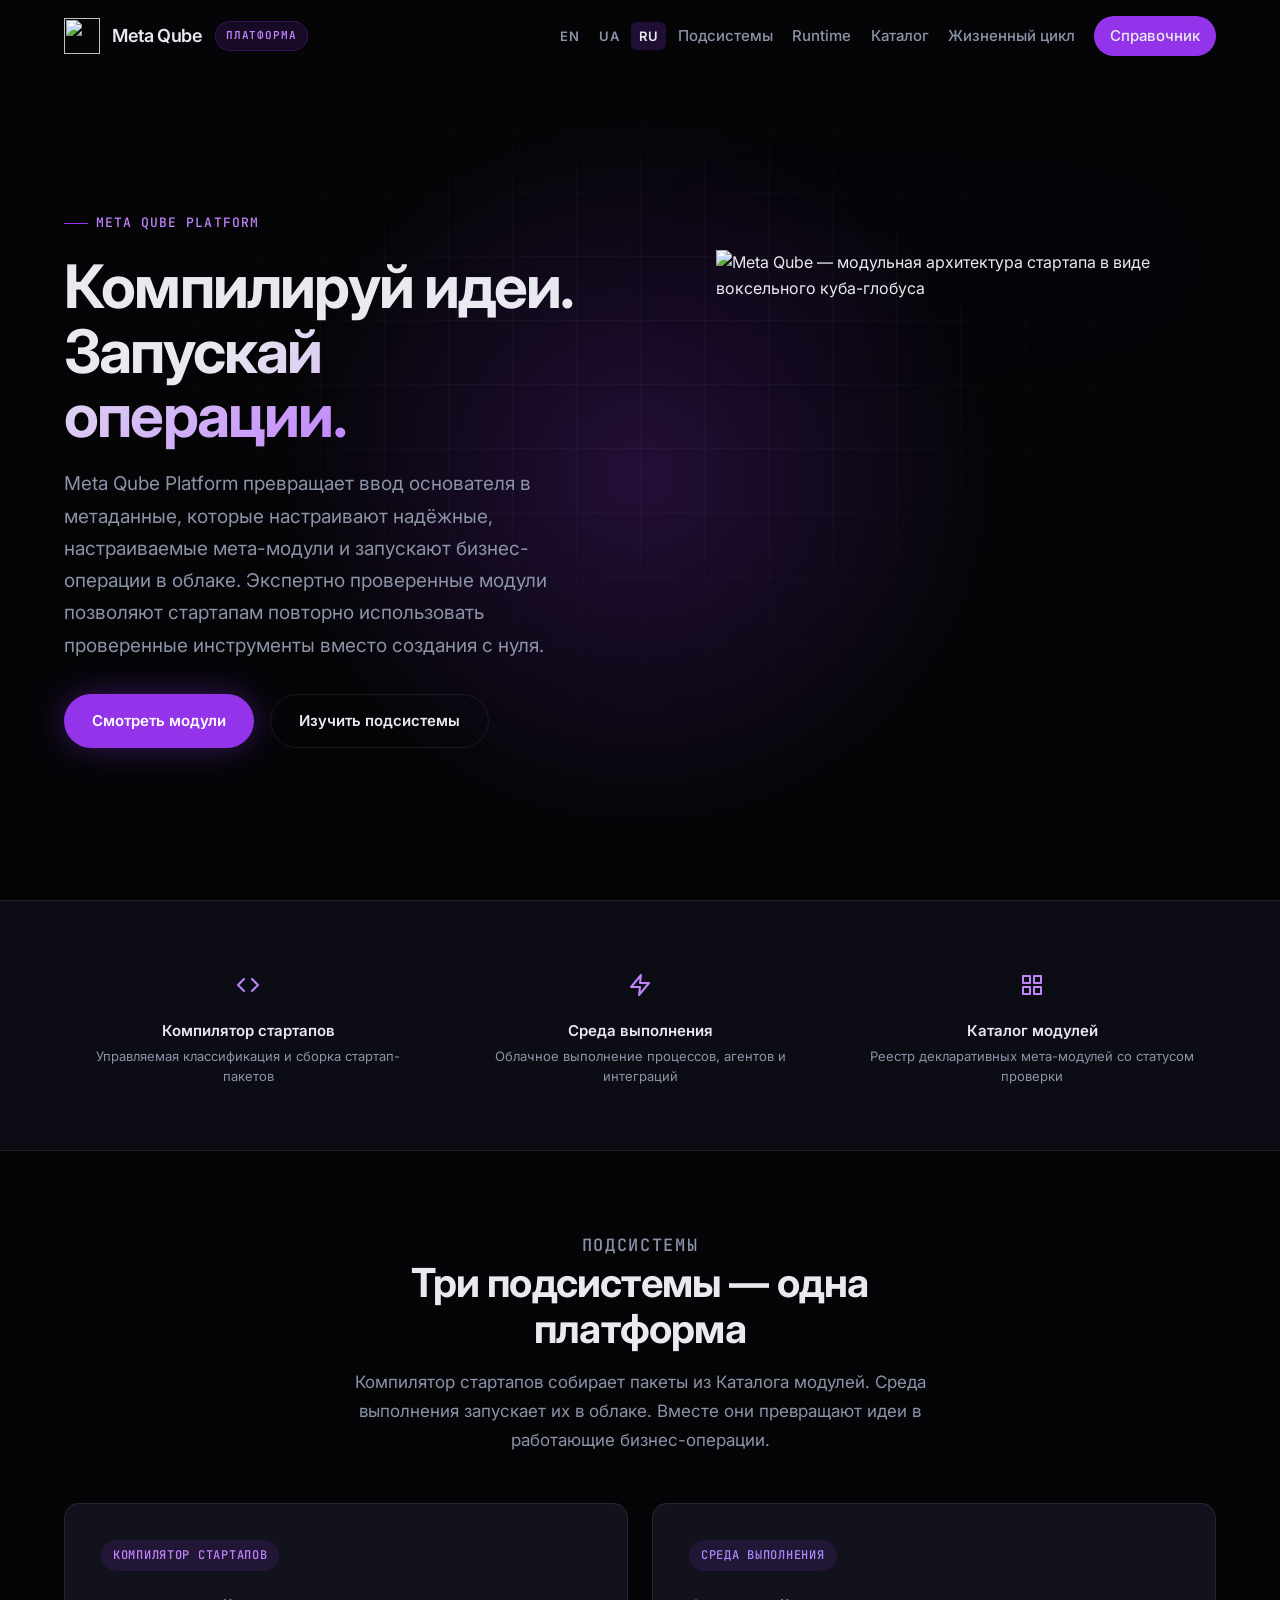
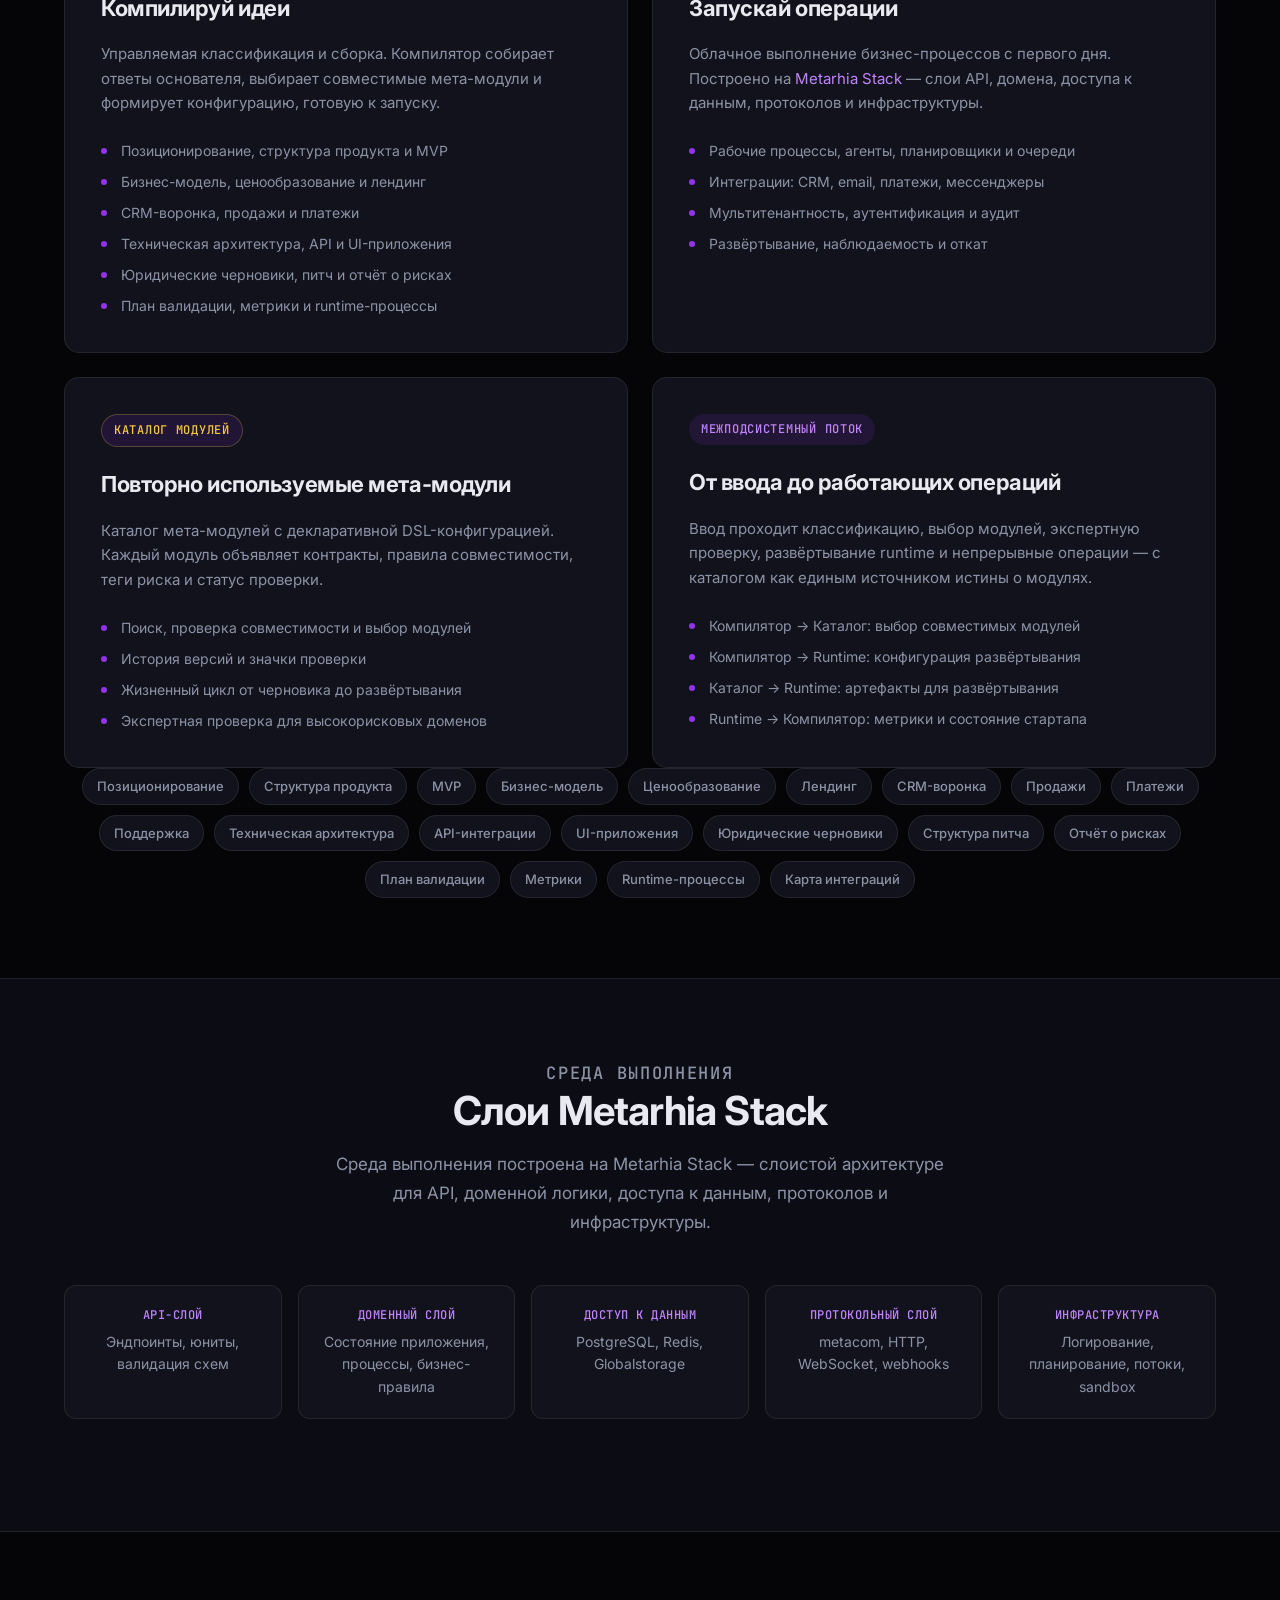
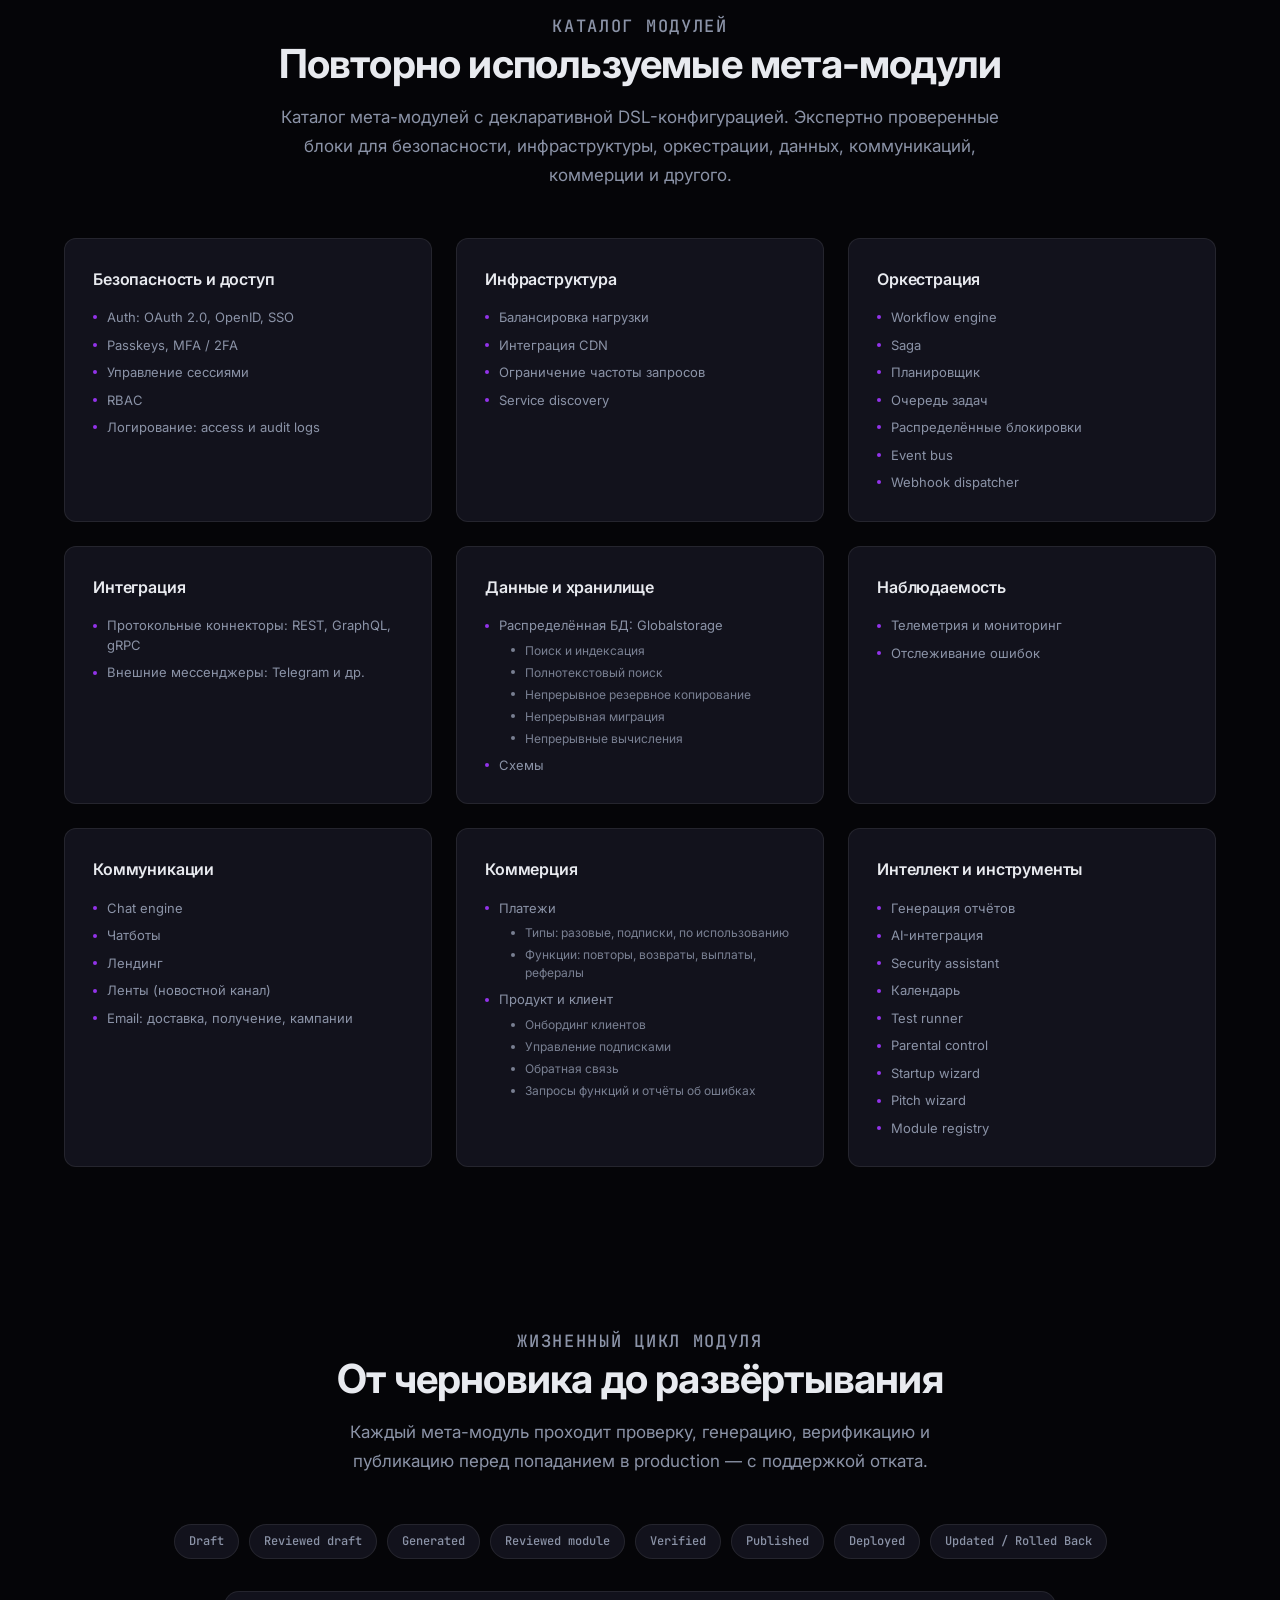
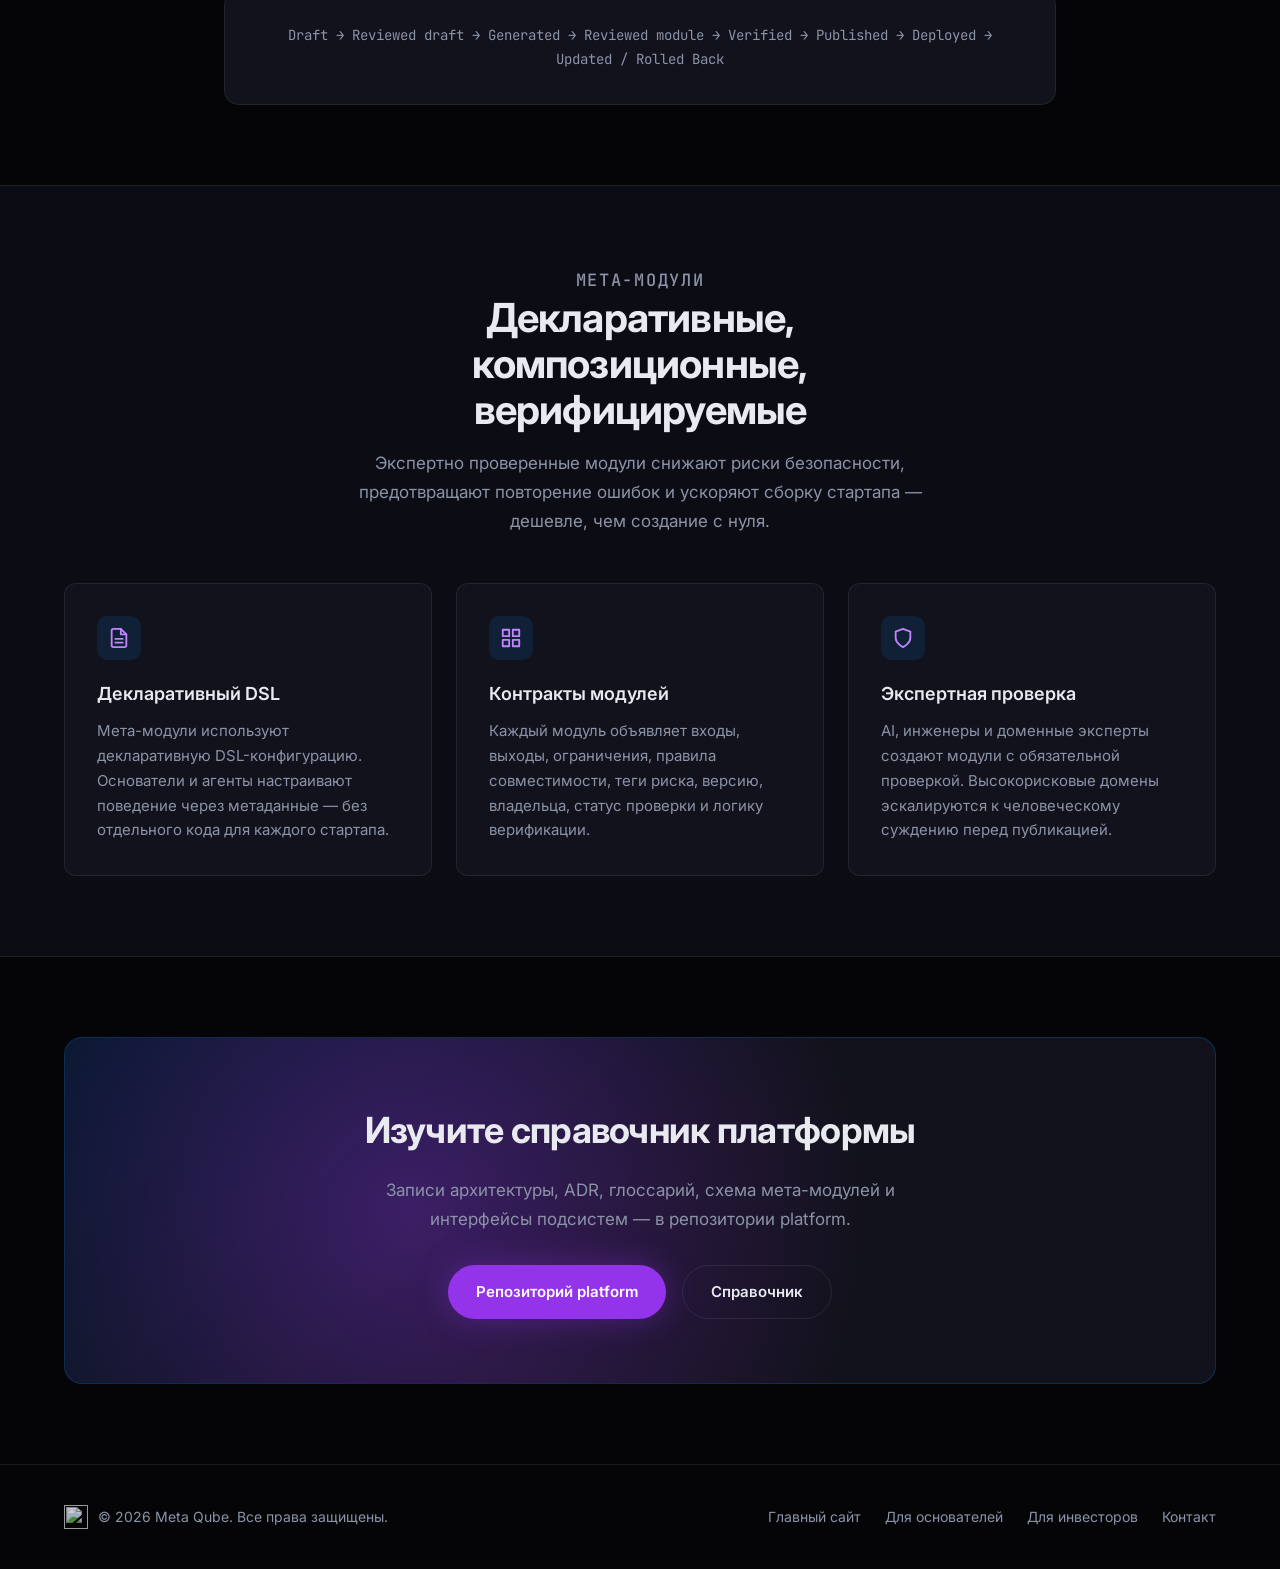
==== ru/index.html @ c9e96d3e "Initial implementation of platform landing" ====
<!DOCTYPE html>
<html lang="ru">
<head>
  <meta charset="UTF-8">
  <meta name="viewport" content="width=device-width, initial-scale=1.0">
  <meta name="description" content="Meta Qube Platform — компилятор стартапов, среда выполнения операций и каталог модулей. Проверенные мета-модули с декларативной конфигурацией.">
  <meta name="theme-color" content="#9333EA">
  <title>Meta Qube Platform — Компилируй идеи. Запускай операции.</title>

  <link rel="alternate" hreflang="en" href="https://platform.meta-qube.com/">
  <link rel="alternate" hreflang="uk" href="https://platform.meta-qube.com/ua/">
  <link rel="alternate" hreflang="ru" href="https://platform.meta-qube.com/ru/">
  <link rel="alternate" hreflang="x-default" href="https://platform.meta-qube.com/">

  <link rel="icon" href="https://meta-qube.com/favicon.ico" sizes="any">
  <link rel="icon" href="https://meta-qube.com/favicon-32x32.png" type="image/png" sizes="32x32">
  <link rel="icon" href="https://meta-qube.com/favicon-16x16.png" type="image/png" sizes="16x16">
  <link rel="apple-touch-icon" href="https://meta-qube.com/apple-touch-icon.png">
  <link rel="manifest" href="/site.webmanifest">

  <link rel="preconnect" href="https://fonts.googleapis.com">
  <link rel="preconnect" href="https://fonts.gstatic.com" crossorigin>
  <link href="https://fonts.googleapis.com/css2?family=Inter:wght@400;500;600;700&family=JetBrains+Mono:wght@500&display=swap" rel="stylesheet">
  <link rel="stylesheet" href="/styles.css">
</head>
<body class="audience-platform">
  <header class="site-header" id="header">
    <div class="container header-inner">
      <a href="/ru/" class="logo">
        <img src="https://meta-qube.com/images/metaqube.png" alt="" width="36" height="36">
        Meta Qube
      </a>
      <span class="audience-badge">Платформа</span>
      <nav class="lang-switch" aria-label="Язык">
        <a href="/" class="lang-link" hreflang="en">EN</a>
        <a href="/ua/" class="lang-link" hreflang="uk">UA</a>
        <a href="/ru/" class="lang-link active" hreflang="ru" aria-current="page">RU</a>
      </nav>
      <button class="menu-toggle" id="menu-toggle" aria-label="Открыть меню" aria-expanded="false">
        <svg width="24" height="24" viewBox="0 0 24 24" fill="none" stroke="currentColor" stroke-width="2" stroke-linecap="round">
          <line x1="4" y1="7" x2="20" y2="7"/>
          <line x1="4" y1="12" x2="20" y2="12"/>
          <line x1="4" y1="17" x2="20" y2="17"/>
        </svg>
      </button>
      <nav class="nav" id="nav">
        <a href="#subsystems">Подсистемы</a>
        <a href="#runtime">Runtime</a>
        <a href="#catalog">Каталог</a>
        <a href="#lifecycle">Жизненный цикл</a>
        <a href="#docs" class="nav-cta">Справочник</a>
      </nav>
    </div>
  </header>

  <main>
    <section class="hero">
      <div class="hero-bg" aria-hidden="true">
        <div class="hero-glow"></div>
        <div class="hero-grid"></div>
      </div>
      <div class="container hero-inner">
        <div class="hero-content">
          <p class="eyebrow">Meta Qube Platform</p>
          <h1>Компилируй идеи.<br><span>Запускай операции.</span></h1>
          <p class="hero-lead">
            Meta Qube Platform превращает ввод основателя в метаданные, которые
            настраивают надёжные, настраиваемые мета-модули и запускают бизнес-операции
            в облаке. Экспертно проверенные модули позволяют стартапам повторно
            использовать проверенные инструменты вместо создания с нуля.
          </p>
          <div class="hero-actions">
            <a href="#catalog" class="btn btn-primary">Смотреть модули</a>
            <a href="#subsystems" class="btn btn-secondary">Изучить подсистемы</a>
          </div>
        </div>
        <div class="hero-visual">
          <img
            class="hero-cube"
            src="https://meta-qube.com/images/metaqube.png"
            alt="Meta Qube — модульная архитектура стартапа в виде воксельного куба-глобуса"
            width="448"
            height="448"
          >
        </div>
      </div>
    </section>

    <section class="pillars" aria-label="Три подсистемы платформы">
      <div class="container pillars-grid pillars-grid-3">
        <div class="pillar">
          <div class="pillar-icon" aria-hidden="true">
            <svg viewBox="0 0 24 24" fill="none" stroke="currentColor" stroke-width="2" stroke-linecap="round" stroke-linejoin="round">
              <polyline points="16 18 22 12 16 6"/>
              <polyline points="8 6 2 12 8 18"/>
            </svg>
          </div>
          <div class="pillar-label">Компилятор стартапов</div>
          <div class="pillar-desc">Управляемая классификация и сборка стартап-пакетов</div>
        </div>
        <div class="pillar">
          <div class="pillar-icon" aria-hidden="true">
            <svg viewBox="0 0 24 24" fill="none" stroke="currentColor" stroke-width="2" stroke-linecap="round" stroke-linejoin="round">
              <polygon points="13 2 3 14 12 14 11 22 21 10 12 10 13 2"/>
            </svg>
          </div>
          <div class="pillar-label">Среда выполнения</div>
          <div class="pillar-desc">Облачное выполнение процессов, агентов и интеграций</div>
        </div>
        <div class="pillar">
          <div class="pillar-icon" aria-hidden="true">
            <svg viewBox="0 0 24 24" fill="none" stroke="currentColor" stroke-width="2" stroke-linecap="round" stroke-linejoin="round">
              <rect x="3" y="3" width="7" height="7"/>
              <rect x="14" y="3" width="7" height="7"/>
              <rect x="14" y="14" width="7" height="7"/>
              <rect x="3" y="14" width="7" height="7"/>
            </svg>
          </div>
          <div class="pillar-label">Каталог модулей</div>
          <div class="pillar-desc">Реестр декларативных мета-модулей со статусом проверки</div>
        </div>
      </div>
    </section>

    <section id="subsystems">
      <div class="container">
        <header class="section-header centered">
          <p class="section-tag">Подсистемы</p>
          <h2>Три подсистемы — одна платформа</h2>
          <p>
            Компилятор стартапов собирает пакеты из Каталога модулей. Среда
            выполнения запускает их в облаке. Вместе они превращают идеи в
            работающие бизнес-операции.
          </p>
        </header>
        <div class="platform-grid">
          <article class="platform-card">
            <div class="platform-badge">Компилятор стартапов</div>
            <h3>Компилируй идеи</h3>
            <p>
              Управляемая классификация и сборка. Компилятор собирает ответы основателя,
              выбирает совместимые мета-модули и формирует конфигурацию, готовую к запуску.
            </p>
            <ul class="feature-list">
              <li>Позиционирование, структура продукта и MVP</li>
              <li>Бизнес-модель, ценообразование и лендинг</li>
              <li>CRM-воронка, продажи и платежи</li>
              <li>Техническая архитектура, API и UI-приложения</li>
              <li>Юридические черновики, питч и отчёт о рисках</li>
              <li>План валидации, метрики и runtime-процессы</li>
            </ul>
          </article>
          <article class="platform-card">
            <div class="platform-badge accent-green">Среда выполнения</div>
            <h3>Запускай операции</h3>
            <p>
              Облачное выполнение бизнес-процессов с первого дня. Построено на
              <a href="https://github.com/metarhia/Docs">Metarhia Stack</a> —
              слои API, домена, доступа к данным, протоколов и инфраструктуры.
            </p>
            <ul class="feature-list">
              <li>Рабочие процессы, агенты, планировщики и очереди</li>
              <li>Интеграции: CRM, email, платежи, мессенджеры</li>
              <li>Мультитенантность, аутентификация и аудит</li>
              <li>Развёртывание, наблюдаемость и откат</li>
            </ul>
          </article>
          <article class="platform-card">
            <div class="platform-badge accent-amber">Каталог модулей</div>
            <h3>Повторно используемые мета-модули</h3>
            <p>
              Каталог мета-модулей с декларативной DSL-конфигурацией. Каждый модуль
              объявляет контракты, правила совместимости, теги риска и статус проверки.
            </p>
            <ul class="feature-list">
              <li>Поиск, проверка совместимости и выбор модулей</li>
              <li>История версий и значки проверки</li>
              <li>Жизненный цикл от черновика до развёртывания</li>
              <li>Экспертная проверка для высокорисковых доменов</li>
            </ul>
          </article>
          <article class="platform-card">
            <div class="platform-badge">Межподсистемный поток</div>
            <h3>От ввода до работающих операций</h3>
            <p>
              Ввод проходит классификацию, выбор модулей, экспертную проверку,
              развёртывание runtime и непрерывные операции — с каталогом как
              единым источником истины о модулях.
            </p>
            <ul class="feature-list">
              <li>Компилятор → Каталог: выбор совместимых модулей</li>
              <li>Компилятор → Runtime: конфигурация развёртывания</li>
              <li>Каталог → Runtime: артефакты для развёртывания</li>
              <li>Runtime → Компилятор: метрики и состояние стартапа</li>
            </ul>
          </article>
        </div>
        <div class="tag-cloud" aria-label="Выходы компилятора">
          <span class="tag">Позиционирование</span>
          <span class="tag">Структура продукта</span>
          <span class="tag">MVP</span>
          <span class="tag">Бизнес-модель</span>
          <span class="tag">Ценообразование</span>
          <span class="tag">Лендинг</span>
          <span class="tag">CRM-воронка</span>
          <span class="tag">Продажи</span>
          <span class="tag">Платежи</span>
          <span class="tag">Поддержка</span>
          <span class="tag">Техническая архитектура</span>
          <span class="tag">API-интеграции</span>
          <span class="tag">UI-приложения</span>
          <span class="tag">Юридические черновики</span>
          <span class="tag">Структура питча</span>
          <span class="tag">Отчёт о рисках</span>
          <span class="tag">План валидации</span>
          <span class="tag">Метрики</span>
          <span class="tag">Runtime-процессы</span>
          <span class="tag">Карта интеграций</span>
        </div>
      </div>
    </section>

    <section class="process" id="runtime">
      <div class="container">
        <header class="section-header centered">
          <p class="section-tag">Среда выполнения</p>
          <h2>Слои Metarhia Stack</h2>
          <p>
            Среда выполнения построена на Metarhia Stack — слоистой архитектуре
            для API, доменной логики, доступа к данным, протоколов и инфраструктуры.
          </p>
        </header>
        <div class="module-contract contract-5">
          <div class="contract-item">
            <span class="contract-key">API-слой</span>
            <span class="contract-val">Эндпоинты, юниты, валидация схем</span>
          </div>
          <div class="contract-item">
            <span class="contract-key">Доменный слой</span>
            <span class="contract-val">Состояние приложения, процессы, бизнес-правила</span>
          </div>
          <div class="contract-item">
            <span class="contract-key">Доступ к данным</span>
            <span class="contract-val">PostgreSQL, Redis, Globalstorage</span>
          </div>
          <div class="contract-item">
            <span class="contract-key">Протокольный слой</span>
            <span class="contract-val">metacom, HTTP, WebSocket, webhooks</span>
          </div>
          <div class="contract-item">
            <span class="contract-key">Инфраструктура</span>
            <span class="contract-val">Логирование, планирование, потоки, sandbox</span>
          </div>
        </div>
      </div>
    </section>

    <section id="catalog">
      <div class="container">
        <header class="section-header centered wide">
          <p class="section-tag">Каталог модулей</p>
          <h2>Повторно используемые мета-модули</h2>
          <p>
            Каталог мета-модулей с декларативной DSL-конфигурацией. Экспертно
            проверенные блоки для безопасности, инфраструктуры, оркестрации, данных,
            коммуникаций, коммерции и другого.
          </p>
        </header>
        <div class="catalog-grid">
          <article class="catalog-card">
            <h3>Безопасность и доступ</h3>
            <ul class="catalog-list">
              <li>Auth: OAuth 2.0, OpenID, SSO</li>
              <li>Passkeys, MFA / 2FA</li>
              <li>Управление сессиями</li>
              <li>RBAC</li>
              <li>Логирование: access и audit logs</li>
            </ul>
          </article>
          <article class="catalog-card">
            <h3>Инфраструктура</h3>
            <ul class="catalog-list">
              <li>Балансировка нагрузки</li>
              <li>Интеграция CDN</li>
              <li>Ограничение частоты запросов</li>
              <li>Service discovery</li>
            </ul>
          </article>
          <article class="catalog-card">
            <h3>Оркестрация</h3>
            <ul class="catalog-list">
              <li>Workflow engine</li>
              <li>Saga</li>
              <li>Планировщик</li>
              <li>Очередь задач</li>
              <li>Распределённые блокировки</li>
              <li>Event bus</li>
              <li>Webhook dispatcher</li>
            </ul>
          </article>
          <article class="catalog-card">
            <h3>Интеграция</h3>
            <ul class="catalog-list">
              <li>Протокольные коннекторы: REST, GraphQL, gRPC</li>
              <li>Внешние мессенджеры: Telegram и др.</li>
            </ul>
          </article>
          <article class="catalog-card">
            <h3>Данные и хранилище</h3>
            <ul class="catalog-list">
              <li>Распределённая БД: Globalstorage
                <ul>
                  <li>Поиск и индексация</li>
                  <li>Полнотекстовый поиск</li>
                  <li>Непрерывное резервное копирование</li>
                  <li>Непрерывная миграция</li>
                  <li>Непрерывные вычисления</li>
                </ul>
              </li>
              <li>Схемы</li>
            </ul>
          </article>
          <article class="catalog-card">
            <h3>Наблюдаемость</h3>
            <ul class="catalog-list">
              <li>Телеметрия и мониторинг</li>
              <li>Отслеживание ошибок</li>
            </ul>
          </article>
          <article class="catalog-card">
            <h3>Коммуникации</h3>
            <ul class="catalog-list">
              <li>Chat engine</li>
              <li>Чатботы</li>
              <li>Лендинг</li>
              <li>Ленты (новостной канал)</li>
              <li>Email: доставка, получение, кампании</li>
            </ul>
          </article>
          <article class="catalog-card">
            <h3>Коммерция</h3>
            <ul class="catalog-list">
              <li>Платежи
                <ul>
                  <li>Типы: разовые, подписки, по использованию</li>
                  <li>Функции: повторы, возвраты, выплаты, рефералы</li>
                </ul>
              </li>
              <li>Продукт и клиент
                <ul>
                  <li>Онбординг клиентов</li>
                  <li>Управление подписками</li>
                  <li>Обратная связь</li>
                  <li>Запросы функций и отчёты об ошибках</li>
                </ul>
              </li>
            </ul>
          </article>
          <article class="catalog-card">
            <h3>Интеллект и инструменты</h3>
            <ul class="catalog-list">
              <li>Генерация отчётов</li>
              <li>AI-интеграция</li>
              <li>Security assistant</li>
              <li>Календарь</li>
              <li>Test runner</li>
              <li>Parental control</li>
              <li>Startup wizard</li>
              <li>Pitch wizard</li>
              <li>Module registry</li>
            </ul>
          </article>
        </div>
      </div>
    </section>

    <section class="formula" id="lifecycle">
      <div class="container">
        <header class="section-header centered">
          <p class="section-tag">Жизненный цикл модуля</p>
          <h2>От черновика до развёртывания</h2>
          <p>
            Каждый мета-модуль проходит проверку, генерацию, верификацию и
            публикацию перед попаданием в production — с поддержкой отката.
          </p>
        </header>
        <div class="tag-cloud" aria-label="Этапы жизненного цикла модуля">
          <span class="tag tag-lifecycle">Draft</span>
          <span class="tag tag-lifecycle">Reviewed draft</span>
          <span class="tag tag-lifecycle">Generated</span>
          <span class="tag tag-lifecycle">Reviewed module</span>
          <span class="tag tag-lifecycle">Verified</span>
          <span class="tag tag-lifecycle">Published</span>
          <span class="tag tag-lifecycle">Deployed</span>
          <span class="tag tag-lifecycle">Updated / Rolled Back</span>
        </div>
        <div class="formula-box" style="margin-top: 2rem;">
          <code class="formula-code">Draft → Reviewed draft → Generated → Reviewed module → Verified → Published → Deployed → Updated / Rolled Back</code>
        </div>
      </div>
    </section>

    <section class="capabilities">
      <div class="container">
        <header class="section-header centered">
          <p class="section-tag">Мета-модули</p>
          <h2>Декларативные, композиционные, верифицируемые</h2>
          <p>
            Экспертно проверенные модули снижают риски безопасности, предотвращают
            повторение ошибок и ускоряют сборку стартапа — дешевле, чем создание
            с нуля.
          </p>
        </header>
        <div class="card-grid">
          <article class="card">
            <div class="card-icon" aria-hidden="true">
              <svg viewBox="0 0 24 24" fill="none" stroke="currentColor" stroke-width="2" stroke-linecap="round" stroke-linejoin="round">
                <path d="M14 2H6a2 2 0 0 0-2 2v16a2 2 0 0 0 2 2h12a2 2 0 0 0 2-2V8z"/>
                <polyline points="14 2 14 8 20 8"/>
                <line x1="16" y1="13" x2="8" y2="13"/>
                <line x1="16" y1="17" x2="8" y2="17"/>
              </svg>
            </div>
            <h3>Декларативный DSL</h3>
            <p>
              Мета-модули используют декларативную DSL-конфигурацию. Основатели
              и агенты настраивают поведение через метаданные — без отдельного кода
              для каждого стартапа.
            </p>
          </article>
          <article class="card">
            <div class="card-icon" aria-hidden="true">
              <svg viewBox="0 0 24 24" fill="none" stroke="currentColor" stroke-width="2" stroke-linecap="round" stroke-linejoin="round">
                <rect x="3" y="3" width="7" height="7"/>
                <rect x="14" y="3" width="7" height="7"/>
                <rect x="14" y="14" width="7" height="7"/>
                <rect x="3" y="14" width="7" height="7"/>
              </svg>
            </div>
            <h3>Контракты модулей</h3>
            <p>
              Каждый модуль объявляет входы, выходы, ограничения, правила совместимости,
              теги риска, версию, владельца, статус проверки и логику верификации.
            </p>
          </article>
          <article class="card">
            <div class="card-icon" aria-hidden="true">
              <svg viewBox="0 0 24 24" fill="none" stroke="currentColor" stroke-width="2" stroke-linecap="round" stroke-linejoin="round">
                <path d="M12 22s8-4 8-10V5l-8-3-8 3v7c0 6 8 10 8 10z"/>
              </svg>
            </div>
            <h3>Экспертная проверка</h3>
            <p>
              AI, инженеры и доменные эксперты создают модули с обязательной
              проверкой. Высокорисковые домены эскалируются к человеческому
              суждению перед публикацией.
            </p>
          </article>
        </div>
      </div>
    </section>

    <section class="cta" id="docs">
      <div class="container">
        <div class="cta-box">
          <h2>Изучите справочник платформы</h2>
          <p>
            Записи архитектуры, ADR, глоссарий, схема мета-модулей и интерфейсы
            подсистем — в репозитории platform.
          </p>
          <div class="cta-actions">
            <a href="https://github.com/meta-qube/platform" class="btn btn-primary">Репозиторий platform</a>
            <a href="https://github.com/meta-qube/platform/tree/main/handbook" class="btn btn-secondary">Справочник</a>
          </div>
        </div>
      </div>
    </section>
  </main>

  <footer class="site-footer">
    <div class="container footer-inner">
      <div class="footer-brand">
        <img src="https://meta-qube.com/images/metaqube.png" alt="" width="24" height="24">
        <span>&copy; 2026 Meta Qube. Все права защищены.</span>
      </div>
      <div class="footer-links">
        <a href="https://meta-qube.com/ru/">Главный сайт</a>
        <a href="https://founders.meta-qube.com/ru/">Для основателей</a>
        <a href="https://capital.meta-qube.com/ru/">Для инвесторов</a>
        <a href="mailto:timur@metarhia.com">Контакт</a>
      </div>
    </div>
  </footer>

  <script>
    const header = document.getElementById('header');
    const menuToggle = document.getElementById('menu-toggle');
    const nav = document.getElementById('nav');

    window.addEventListener('scroll', () => {
      header.classList.toggle('scrolled', window.scrollY > 20);
    }, { passive: true });

    menuToggle.addEventListener('click', () => {
      const open = nav.classList.toggle('open');
      menuToggle.setAttribute('aria-expanded', open);
    });

    nav.querySelectorAll('a').forEach(link => {
      link.addEventListener('click', () => {
        nav.classList.remove('open');
        menuToggle.setAttribute('aria-expanded', 'false');
      });
    });
  </script>
</body>
</html>
---- styles.css ----
:root {
  --bg: #050508;
  --bg-elevated: #0c0c14;
  --surface: #12121c;
  --border: rgba(255, 255, 255, 0.08);
  --text: #e8eaef;
  --text-muted: #8b93a7;
  --accent: #0080e8;
  --accent-bright: #33a0ff;
  --accent-glow: rgba(0, 128, 232, 0.35);
  --green: #3ecf8e;
  --font-sans: "Inter", system-ui, -apple-system, sans-serif;
  --font-mono: "JetBrains Mono", ui-monospace, monospace;
  --max-width: 72rem;
  --radius: 0.75rem;
}

*,
*::before,
*::after {
  box-sizing: border-box;
}

html {
  scroll-behavior: smooth;
}

body {
  margin: 0;
  font-family: var(--font-sans);
  font-size: 1rem;
  line-height: 1.6;
  color: var(--text);
  background: var(--bg);
  -webkit-font-smoothing: antialiased;
}

img {
  max-width: 100%;
  height: auto;
  display: block;
}

a {
  color: var(--accent-bright);
  text-decoration: none;
  transition: color 0.2s;
}

a:hover {
  color: #6bc4ff;
}

.container {
  width: min(100% - 2rem, var(--max-width));
  margin-inline: auto;
}

/* Header */

.site-header {
  position: fixed;
  inset: 0 0 auto;
  z-index: 100;
  border-bottom: 1px solid transparent;
  transition: background 0.3s, border-color 0.3s, backdrop-filter 0.3s;
  overflow-x: clip;
}

.site-header.scrolled {
  background: rgba(5, 5, 8, 0.85);
  backdrop-filter: blur(12px);
  border-bottom-color: var(--border);
}

.header-inner {
  container-type: inline-size;
  container-name: site-header;
  position: relative;
  display: flex;
  align-items: center;
  gap: 0.75rem;
  padding-block: 1rem;
  min-width: 0;
}

.logo {
  display: flex;
  align-items: center;
  gap: 0.75rem;
  color: var(--text);
  font-weight: 600;
  font-size: 1.125rem;
  letter-spacing: -0.02em;
  flex-shrink: 0;
}

.logo img {
  width: 2.25rem;
  height: 2.25rem;
}

.nav {
  display: flex;
  align-items: center;
  gap: clamp(0.625rem, 1.5vw, 1.5rem);
  flex-shrink: 1;
  min-width: 0;
}

@container site-header (min-width: 62rem) {
  .nav {
    flex-wrap: wrap;
    justify-content: flex-end;
    row-gap: 0.35rem;
  }
}

.nav a {
  color: var(--text-muted);
  font-size: clamp(0.8125rem, 0.78rem + 0.2vw, 0.9375rem);
  font-weight: 500;
  white-space: nowrap;
}

.nav a:hover {
  color: var(--text);
}

.nav-cta {
  color: var(--text) !important;
  background: var(--accent);
  padding: 0.5rem 1rem;
  border-radius: 999px;
  font-weight: 600;
  flex-shrink: 0;
}

.nav-cta:hover {
  background: var(--accent-bright);
  color: var(--text) !important;
}

.lang-switch {
  display: flex;
  align-items: center;
  gap: 0.25rem;
  margin-left: auto;
  flex-shrink: 0;
}

.lang-link {
  color: var(--text-muted);
  font-size: 0.8125rem;
  font-weight: 600;
  letter-spacing: 0.04em;
  padding: 0.25rem 0.5rem;
  border-radius: 0.375rem;
  transition: color 0.2s, background 0.2s;
}

.lang-link:hover {
  color: var(--text);
  background: rgba(255, 255, 255, 0.06);
}

.lang-link.active {
  color: var(--text);
  background: rgba(0, 128, 232, 0.2);
}

.menu-toggle {
  display: none;
  flex-shrink: 0;
  background: none;
  border: none;
  color: var(--text);
  cursor: pointer;
  padding: 0.25rem;
  margin-left: 0.25rem;
}

@container site-header (max-width: 62rem) {
  .menu-toggle {
    display: block;
  }

  .nav {
    display: none;
    position: absolute;
    top: 100%;
    left: 0;
    right: 0;
    flex-direction: column;
    align-items: stretch;
    gap: 0;
    flex-shrink: 0;
    background: rgba(5, 5, 8, 0.95);
    backdrop-filter: blur(12px);
    border-bottom: 1px solid var(--border);
    padding: 1rem;
    z-index: 10;
  }

  .nav.open {
    display: flex;
  }

  .nav a {
    padding: 0.75rem 1rem;
    width: 100%;
    font-size: 0.9375rem;
    white-space: normal;
  }

  .nav-cta {
    text-align: center;
    margin-top: 0.5rem;
  }
}

/* Hero */

.hero {
  position: relative;
  min-height: 100vh;
  display: flex;
  align-items: center;
  padding-block: 7rem 4rem;
  overflow: hidden;
}

.hero-bg {
  position: absolute;
  inset: 0;
  pointer-events: none;
}

.hero-glow {
  position: absolute;
  top: 10%;
  left: 50%;
  translate: -50% 0;
  width: min(90vw, 48rem);
  height: min(90vw, 48rem);
  background: radial-gradient(circle, var(--accent-glow) 0%, transparent 65%);
  opacity: 0.6;
}

.hero-grid {
  position: absolute;
  inset: 0;
  background-image:
    linear-gradient(rgba(255, 255, 255, 0.03) 1px, transparent 1px),
    linear-gradient(90deg, rgba(255, 255, 255, 0.03) 1px, transparent 1px);
  background-size: 4rem 4rem;
  mask-image: radial-gradient(ellipse 70% 60% at 50% 40%, black 20%, transparent 75%);
}

.hero-inner {
  position: relative;
  display: grid;
  grid-template-columns: 1fr 1fr;
  gap: 3rem;
  align-items: center;
}

.hero-content {
  max-width: 34rem;
}

.eyebrow {
  display: inline-flex;
  align-items: center;
  gap: 0.5rem;
  font-family: var(--font-mono);
  font-size: 0.8125rem;
  font-weight: 500;
  letter-spacing: 0.08em;
  text-transform: uppercase;
  color: var(--accent-bright);
  margin-bottom: 1.25rem;
}

.eyebrow::before {
  content: "";
  width: 1.5rem;
  height: 1px;
  background: var(--accent);
}

.hero h1 {
  font-size: clamp(2.5rem, 5vw, 3.75rem);
  font-weight: 700;
  line-height: 1.08;
  letter-spacing: -0.03em;
  margin: 0 0 1.25rem;
}

.hero h1 span {
  background: linear-gradient(135deg, var(--text) 30%, var(--accent-bright));
  -webkit-background-clip: text;
  background-clip: text;
  -webkit-text-fill-color: transparent;
}

.hero-lead {
  font-size: 1.1875rem;
  color: var(--text-muted);
  margin: 0 0 2rem;
  line-height: 1.7;
}

.hero-actions {
  display: flex;
  flex-wrap: wrap;
  gap: 1rem;
}

.btn {
  display: inline-flex;
  align-items: center;
  justify-content: center;
  gap: 0.5rem;
  padding: 0.875rem 1.75rem;
  border-radius: 999px;
  font-weight: 600;
  font-size: 0.9375rem;
  border: none;
  cursor: pointer;
  transition: transform 0.2s, box-shadow 0.2s, background 0.2s;
}

.btn:hover {
  transform: translateY(-1px);
}

.btn-primary {
  background: var(--accent);
  color: #fff;
  box-shadow: 0 0 2rem var(--accent-glow);
}

.btn-primary:hover {
  background: var(--accent-bright);
  color: #fff;
  box-shadow: 0 0 2.5rem var(--accent-glow);
}

.btn-secondary {
  background: transparent;
  color: var(--text);
  border: 1px solid var(--border);
}

.btn-secondary:hover {
  border-color: rgba(255, 255, 255, 0.2);
  background: rgba(255, 255, 255, 0.04);
  color: var(--text);
}

.hero-visual {
  display: flex;
  justify-content: center;
  align-items: center;
}

.hero-cube {
  width: min(100%, 28rem);
  filter: drop-shadow(0 0 4rem var(--accent-glow));
  animation: float 6s ease-in-out infinite;
}

@keyframes float {
  0%, 100% { transform: translateY(0); }
  50% { transform: translateY(-12px); }
}

/* Pillars */

.pillars {
  padding-block: 3rem;
  border-block: 1px solid var(--border);
  background: var(--bg-elevated);
}

.pillars-grid {
  display: grid;
  grid-template-columns: repeat(4, 1fr);
  gap: 1.5rem;
}

.pillars-grid.pillars-grid-3 {
  grid-template-columns: repeat(3, 1fr);
}

.pillar {
  text-align: center;
  padding: 1rem;
}

.pillar-icon {
  width: 2.5rem;
  height: 2.5rem;
  display: flex;
  align-items: center;
  justify-content: center;
  margin: 0 auto 0.875rem;
  color: var(--accent-bright);
}

.pillar-icon svg {
  width: 1.5rem;
  height: 1.5rem;
}

.pillar-label {
  font-weight: 600;
  font-size: 0.9375rem;
  margin-bottom: 0.25rem;
}

.pillar-desc {
  font-size: 0.8125rem;
  color: var(--text-muted);
  line-height: 1.5;
}

/* Platform */

.platform-grid {
  display: grid;
  grid-template-columns: repeat(2, 1fr);
  gap: 1.5rem;
}

.platform-card {
  background: var(--surface);
  border: 1px solid var(--border);
  border-radius: calc(var(--radius) * 1.25);
  padding: 2.25rem;
}

.platform-card h3 {
  font-size: 1.375rem;
  font-weight: 700;
  letter-spacing: -0.02em;
  margin: 0 0 1rem;
}

.platform-card > p {
  color: var(--text-muted);
  font-size: 0.9375rem;
  line-height: 1.65;
  margin: 0 0 1.5rem;
}

.platform-badge {
  display: inline-block;
  font-family: var(--font-mono);
  font-size: 0.75rem;
  font-weight: 500;
  letter-spacing: 0.06em;
  text-transform: uppercase;
  color: var(--accent-bright);
  background: rgba(0, 128, 232, 0.12);
  padding: 0.375rem 0.75rem;
  border-radius: 999px;
  margin-bottom: 1.25rem;
}

.platform-badge.accent-green {
  color: var(--green);
  background: rgba(62, 207, 142, 0.12);
}

.feature-list {
  list-style: none;
  margin: 0;
  padding: 0;
  display: grid;
  gap: 0.625rem;
}

.feature-list li {
  position: relative;
  padding-left: 1.25rem;
  font-size: 0.875rem;
  color: var(--text-muted);
  line-height: 1.5;
}

.feature-list li::before {
  content: "";
  position: absolute;
  left: 0;
  top: 0.55em;
  width: 0.375rem;
  height: 0.375rem;
  border-radius: 50%;
  background: var(--accent);
}

/* Catalog */

.catalog-grid {
  display: grid;
  grid-template-columns: repeat(3, 1fr);
  gap: 1.5rem;
}

.catalog-card {
  background: var(--surface);
  border: 1px solid var(--border);
  border-radius: var(--radius);
  padding: 1.75rem;
  transition: border-color 0.25s;
}

.catalog-card:hover {
  border-color: rgba(147, 51, 234, 0.35);
}

.catalog-card h3 {
  font-size: 1rem;
  font-weight: 600;
  margin: 0 0 1rem;
  letter-spacing: -0.01em;
}

.catalog-list {
  list-style: none;
  margin: 0;
  padding: 0;
  display: grid;
  gap: 0.5rem;
}

.catalog-list li {
  font-size: 0.8125rem;
  color: var(--text-muted);
  line-height: 1.5;
  padding-left: 0.875rem;
  position: relative;
}

.catalog-list li::before {
  content: "";
  position: absolute;
  left: 0;
  top: 0.55em;
  width: 0.25rem;
  height: 0.25rem;
  border-radius: 50%;
  background: var(--accent);
}

.catalog-list li ul {
  list-style: none;
  margin: 0.375rem 0 0;
  padding: 0 0 0 0.75rem;
  display: grid;
  gap: 0.25rem;
}

.catalog-list li ul li {
  font-size: 0.75rem;
  opacity: 0.85;
}

.catalog-list li ul li::before {
  background: var(--text-muted);
}

/* Modules */

.module-contract {
  display: grid;
  grid-template-columns: repeat(4, 1fr);
  gap: 1rem;
  margin-bottom: 2rem;
}

.module-contract.contract-5 {
  grid-template-columns: repeat(5, 1fr);
}

.contract-item {
  background: var(--surface);
  border: 1px solid var(--border);
  border-radius: var(--radius);
  padding: 1.25rem;
  text-align: center;
}

.contract-key {
  display: block;
  font-family: var(--font-mono);
  font-size: 0.75rem;
  font-weight: 500;
  letter-spacing: 0.04em;
  text-transform: uppercase;
  color: var(--accent-bright);
  margin-bottom: 0.375rem;
}

.contract-val {
  display: block;
  font-size: 0.875rem;
  color: var(--text-muted);
}

.tag-cloud {
  display: flex;
  flex-wrap: wrap;
  gap: 0.625rem;
  justify-content: center;
}

.tag {
  font-size: 0.8125rem;
  font-weight: 500;
  color: var(--text-muted);
  background: var(--surface);
  border: 1px solid var(--border);
  padding: 0.4375rem 0.875rem;
  border-radius: 999px;
  transition: border-color 0.2s, color 0.2s;
}

.tag:hover {
  border-color: rgba(0, 128, 232, 0.35);
  color: var(--text);
}

.tag-lifecycle {
  font-family: var(--font-mono);
  font-size: 0.75rem;
}

/* Capabilities */

.capabilities {
  background: var(--bg-elevated);
  border-block: 1px solid var(--border);
}

/* Formula */

.formula {
  padding-block: 5rem;
}

.formula-box {
  max-width: 52rem;
  margin-inline: auto;
  background: var(--surface);
  border: 1px solid var(--border);
  border-radius: calc(var(--radius) * 1.25);
  padding: 2rem;
  text-align: center;
}

.formula-code {
  display: block;
  font-family: var(--font-mono);
  font-size: clamp(0.75rem, 2vw, 0.875rem);
  line-height: 1.7;
  color: var(--text-muted);
  word-break: break-word;
}

.formula-tagline {
  margin: 1.5rem 0 0;
  font-size: 1.0625rem;
  font-weight: 600;
  color: var(--text);
}

.principle-list {
  list-style: none;
  padding: 0;
  margin: 0;
  text-align: left;
  display: grid;
  gap: 0.75rem;
}

.principle-list li {
  position: relative;
  padding-left: 1.25rem;
  color: var(--text-muted);
  line-height: 1.6;
}

.principle-list li::before {
  content: "";
  position: absolute;
  left: 0;
  top: 0.6em;
  width: 0.375rem;
  height: 0.375rem;
  border-radius: 50%;
  background: var(--accent);
}

.platform-badge.accent-amber {
  color: #f5c842;
  background: rgba(245, 200, 66, 0.12);
  border: 1px solid rgba(245, 200, 66, 0.25);
}

/* Sections */

section {
  padding-block: 5rem;
}

.section-header {
  max-width: 40rem;
  margin-bottom: 3rem;
}

.section-header.centered {
  margin-inline: auto;
  text-align: center;
}

.section-header.wide {
  max-width: 48rem;
}

.section-tag {
  font-family: var(--font-mono);
  font-size: 0.8125rem;
  font-weight: 500;
  letter-spacing: 0.1em;
  text-transform: uppercase;
  color: var(--accent-bright);
  margin-bottom: 0.75rem;
}

.section-header h2 {
  font-size: clamp(1.875rem, 3.5vw, 2.5rem);
  font-weight: 700;
  letter-spacing: -0.02em;
  line-height: 1.15;
  margin: 0 0 1rem;
}

.section-header p {
  color: var(--text-muted);
  font-size: 1.0625rem;
  margin: 0;
  line-height: 1.7;
}

/* Cards */

.card-grid {
  display: grid;
  grid-template-columns: repeat(3, 1fr);
  gap: 1.5rem;
}

.card {
  background: var(--surface);
  border: 1px solid var(--border);
  border-radius: var(--radius);
  padding: 2rem;
  transition: border-color 0.25s, transform 0.25s;
}

.card:hover {
  border-color: rgba(0, 128, 232, 0.35);
  transform: translateY(-2px);
}

.card-icon {
  width: 2.75rem;
  height: 2.75rem;
  display: flex;
  align-items: center;
  justify-content: center;
  background: rgba(0, 128, 232, 0.12);
  border-radius: 0.625rem;
  color: var(--accent-bright);
  margin-bottom: 1.25rem;
}

.card-icon svg {
  width: 1.375rem;
  height: 1.375rem;
}

.card h3 {
  font-size: 1.125rem;
  font-weight: 600;
  margin: 0 0 0.625rem;
}

.card p {
  color: var(--text-muted);
  font-size: 0.9375rem;
  margin: 0;
  line-height: 1.65;
}

/* Process */

.process {
  background: var(--bg-elevated);
  border-block: 1px solid var(--border);
}

.process-steps {
  display: grid;
  grid-template-columns: repeat(3, 1fr);
  gap: 1.5rem;
  counter-reset: step;
}

.process-step {
  position: relative;
  padding: 1.5rem;
}

.process-step::before {
  counter-increment: step;
  content: counter(step, decimal-leading-zero);
  display: block;
  font-family: var(--font-mono);
  font-size: 0.8125rem;
  font-weight: 600;
  color: var(--accent);
  margin-bottom: 1rem;
}

.process-step h3 {
  font-size: 1.0625rem;
  font-weight: 600;
  margin: 0 0 0.5rem;
}

.process-step p {
  color: var(--text-muted);
  font-size: 0.9375rem;
  margin: 0;
  line-height: 1.6;
}

/* CTA */

.cta {
  padding-block: 5rem;
}

.cta-box {
  position: relative;
  overflow: hidden;
  background: linear-gradient(135deg, rgba(0, 128, 232, 0.15) 0%, var(--surface) 50%);
  border: 1px solid rgba(0, 128, 232, 0.25);
  border-radius: calc(var(--radius) * 1.5);
  padding: clamp(2.5rem, 5vw, 4rem);
  text-align: center;
}

.cta-box::before {
  content: "";
  position: absolute;
  inset: 0;
  background: radial-gradient(circle at 30% 50%, var(--accent-glow), transparent 55%);
  pointer-events: none;
}

.cta-box h2 {
  position: relative;
  font-size: clamp(1.75rem, 3vw, 2.25rem);
  font-weight: 700;
  letter-spacing: -0.02em;
  margin: 0 0 1rem;
}

.cta-box p {
  position: relative;
  color: var(--text-muted);
  font-size: 1.0625rem;
  max-width: 32rem;
  margin: 0 auto 2rem;
  line-height: 1.7;
}

.cta-box .btn {
  position: relative;
}

.cta-actions {
  position: relative;
  display: flex;
  flex-wrap: wrap;
  gap: 1rem;
  justify-content: center;
}

/* Footer */

.site-footer {
  border-top: 1px solid var(--border);
  padding-block: 2.5rem;
}

.footer-inner {
  display: flex;
  align-items: center;
  justify-content: space-between;
  flex-wrap: wrap;
  gap: 1.5rem;
}

.footer-brand {
  display: flex;
  align-items: center;
  gap: 0.625rem;
  color: var(--text-muted);
  font-size: 0.875rem;
}

.footer-brand img {
  width: 1.5rem;
  height: 1.5rem;
  opacity: 0.8;
}

.footer-links {
  display: flex;
  flex-wrap: wrap;
  gap: 1.5rem;
}

.footer-links a {
  color: var(--text-muted);
  font-size: 0.875rem;
}

.footer-links a:hover {
  color: var(--text);
}

/* Responsive */

@media (max-width: 900px) {
  .hero-inner {
    grid-template-columns: 1fr;
    text-align: center;
  }

  .hero-content {
    max-width: none;
  }

  .eyebrow {
    justify-content: center;
  }

  .hero-actions {
    justify-content: center;
  }

  .hero-visual {
    order: -1;
  }

  .hero-cube {
    width: min(70vw, 18rem);
  }

  .pillars-grid,
  .pillars-grid.pillars-grid-3 {
    grid-template-columns: repeat(2, 1fr);
  }

  .platform-grid {
    grid-template-columns: 1fr;
  }

  .catalog-grid {
    grid-template-columns: repeat(2, 1fr);
  }

  .module-contract,
  .module-contract.contract-5 {
    grid-template-columns: repeat(2, 1fr);
  }

  .card-grid {
    grid-template-columns: 1fr;
  }

  .process-steps {
    grid-template-columns: repeat(2, 1fr);
  }
}

@media (max-width: 640px) {
  .pillars-grid,
  .pillars-grid.pillars-grid-3 {
    grid-template-columns: 1fr;
  }

  .catalog-grid {
    grid-template-columns: 1fr;
  }

  .module-contract,
  .module-contract.contract-5 {
    grid-template-columns: 1fr;
  }

  .process-steps {
    grid-template-columns: 1fr;
  }

  .footer-inner {
    flex-direction: column;
    text-align: center;
  }
}

/* Audience: platform */

body.audience-platform {
  --accent: #9333EA;
  --accent-bright: #C084FC;
  --accent-glow: rgba(147, 51, 234, 0.35);
  --green: #A78BFA;
}

.audience-badge {
  display: none;
  font-family: var(--font-mono);
  font-size: 0.6875rem;
  font-weight: 600;
  letter-spacing: 0.08em;
  text-transform: uppercase;
  color: var(--accent-bright);
  background: rgba(147, 51, 234, 0.12);
  border: 1px solid rgba(147, 51, 234, 0.25);
  padding: 0.3125rem 0.625rem;
  border-radius: 999px;
  margin-left: 0;
  flex-shrink: 1;
  min-width: 0;
  max-width: 9rem;
  overflow: hidden;
  text-overflow: ellipsis;
  white-space: nowrap;
}

body.audience-platform .lang-link.active {
  background: color-mix(in srgb, var(--accent) 20%, transparent);
}

body.audience-platform .platform-badge {
  background: rgba(147, 51, 234, 0.12);
}

body.audience-platform .card:hover,
body.audience-platform .catalog-card:hover {
  border-color: rgba(147, 51, 234, 0.35);
}

body.audience-platform .tag:hover {
  border-color: rgba(147, 51, 234, 0.35);
}

@container site-header (min-width: 62rem) {
  .audience-badge {
    display: inline-flex;
  }
}
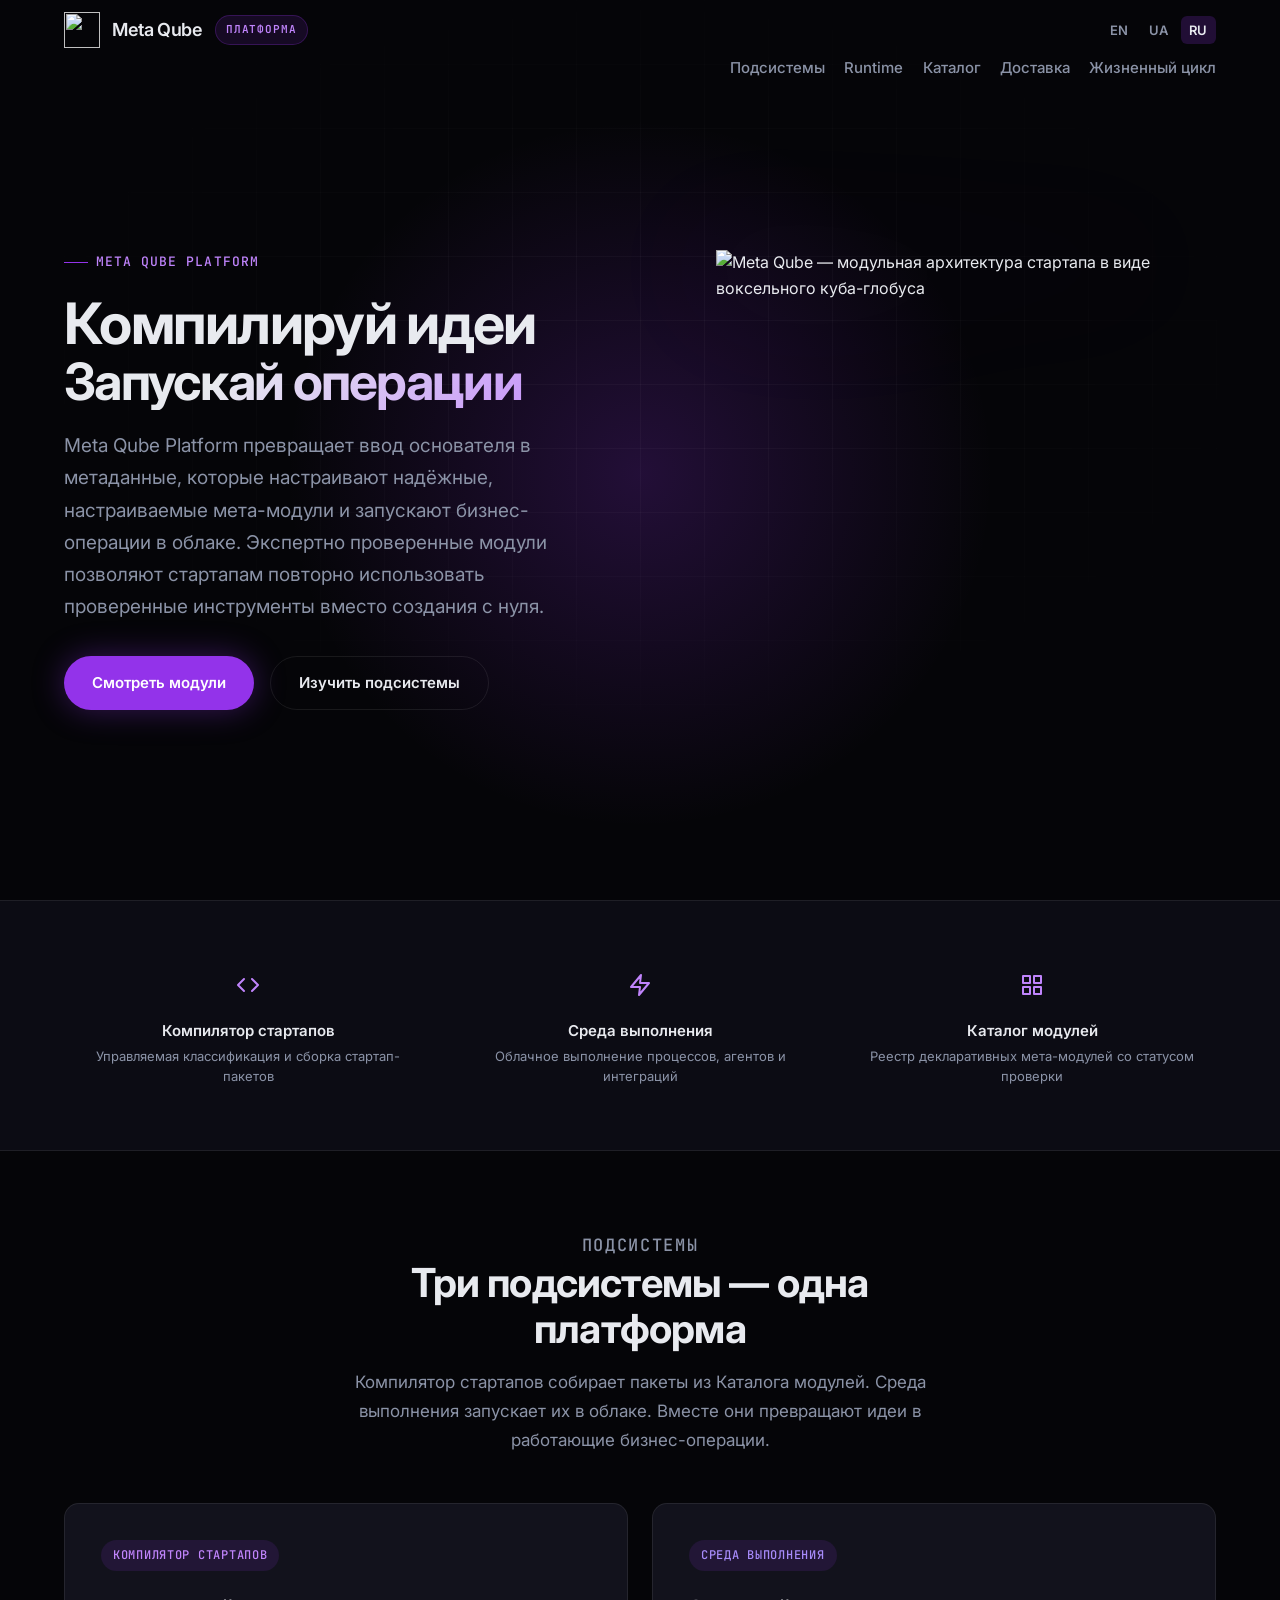
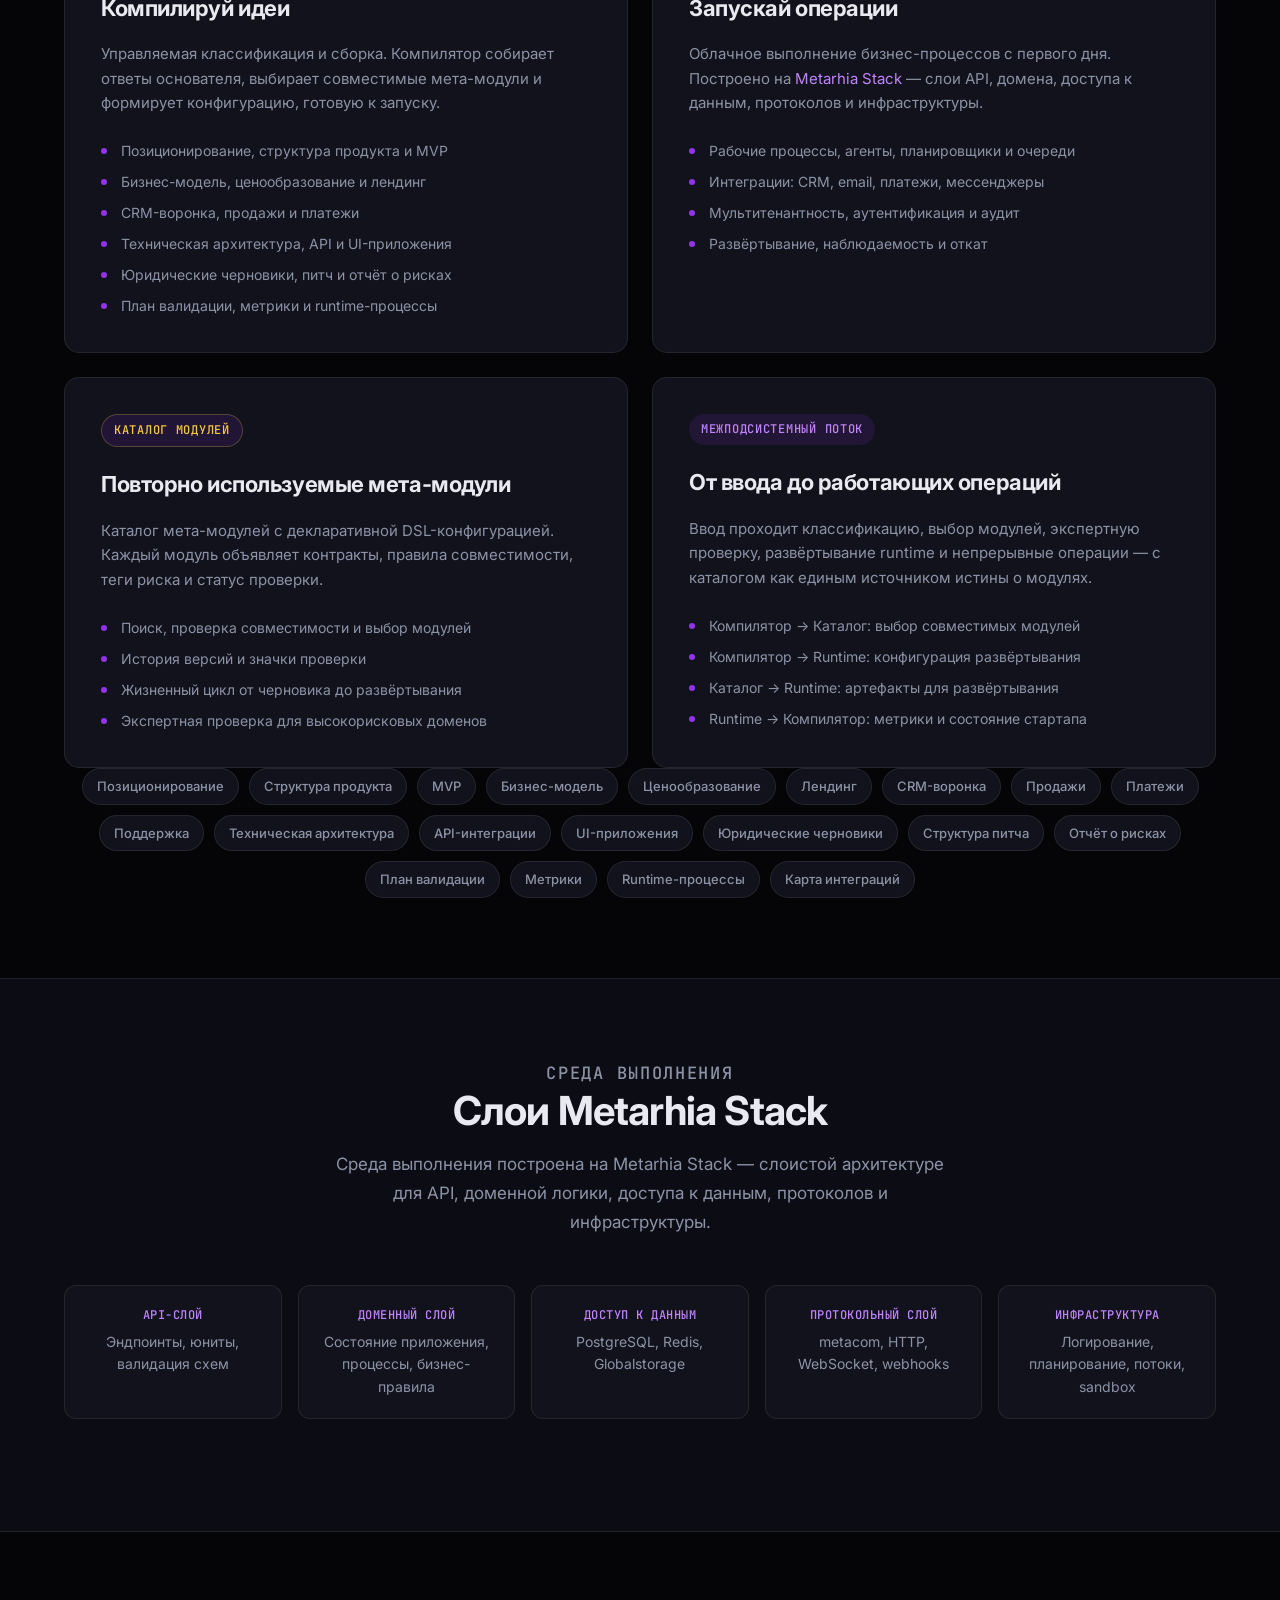
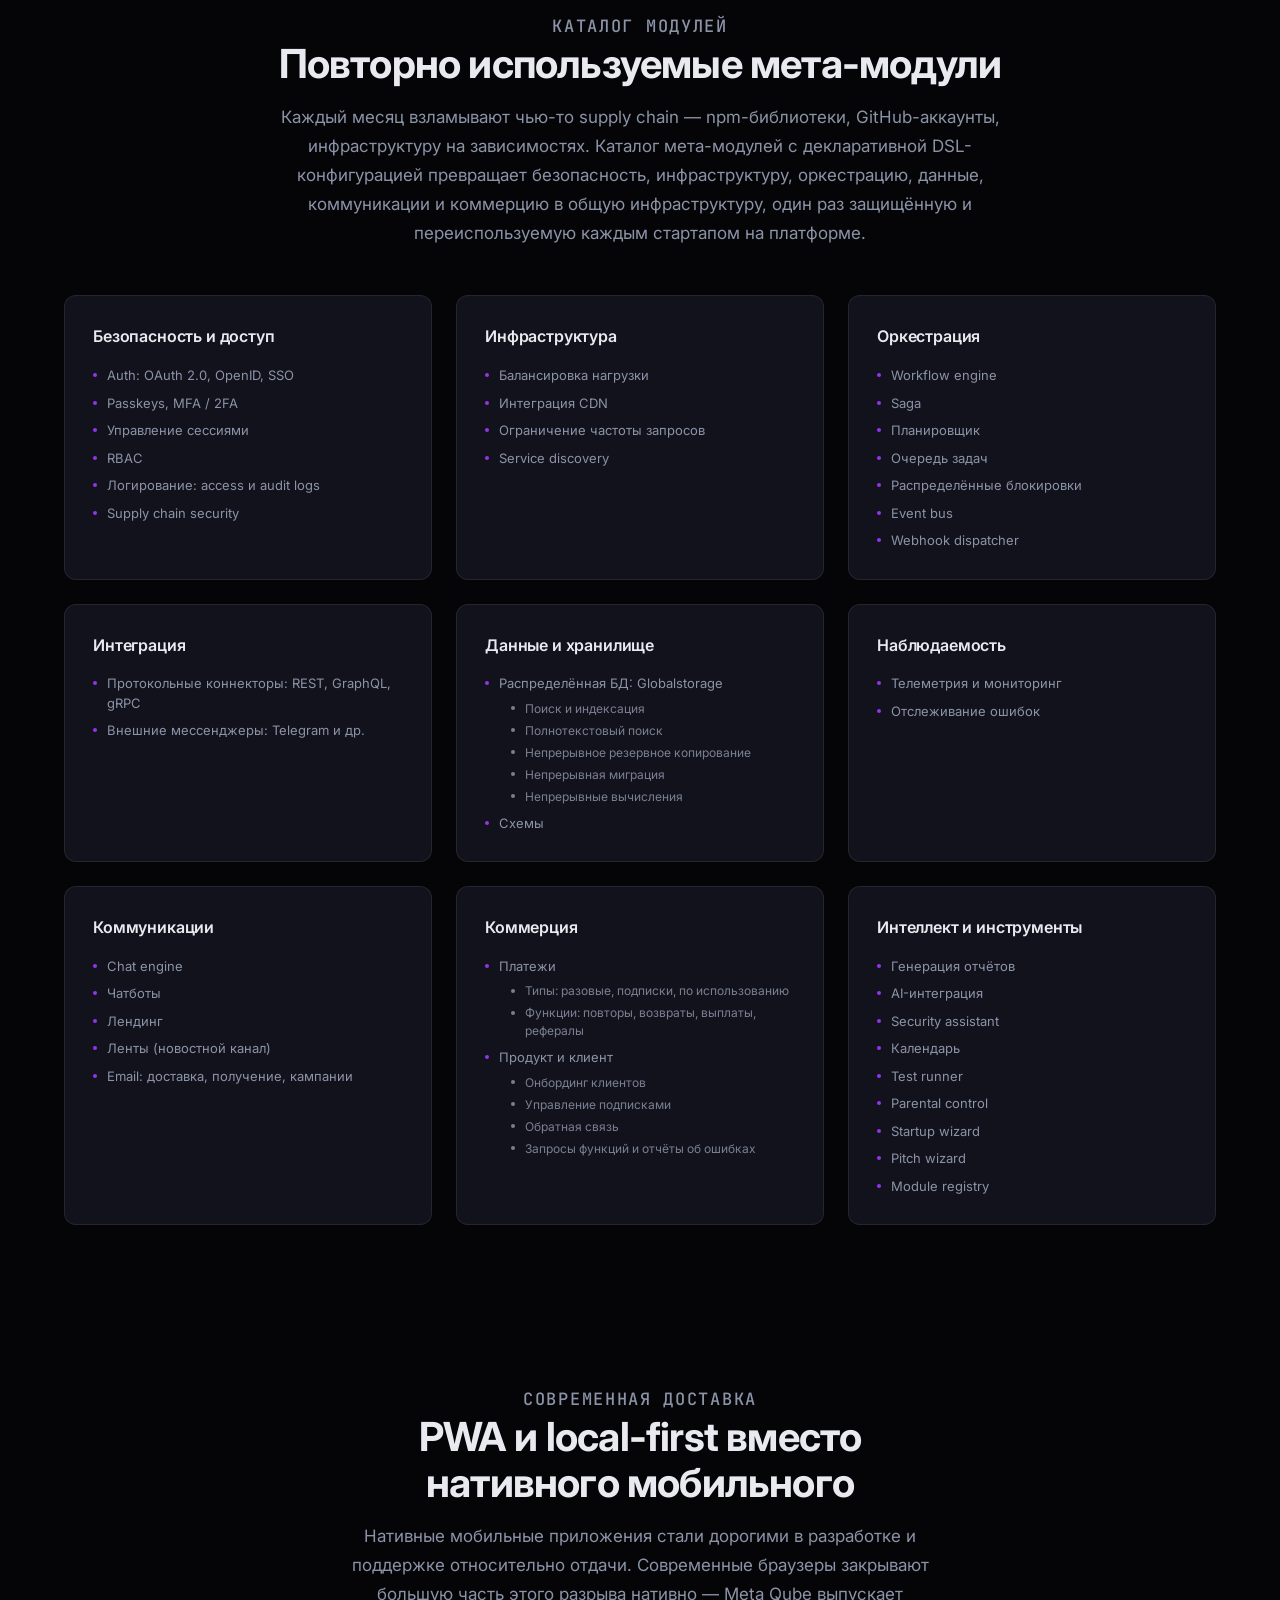
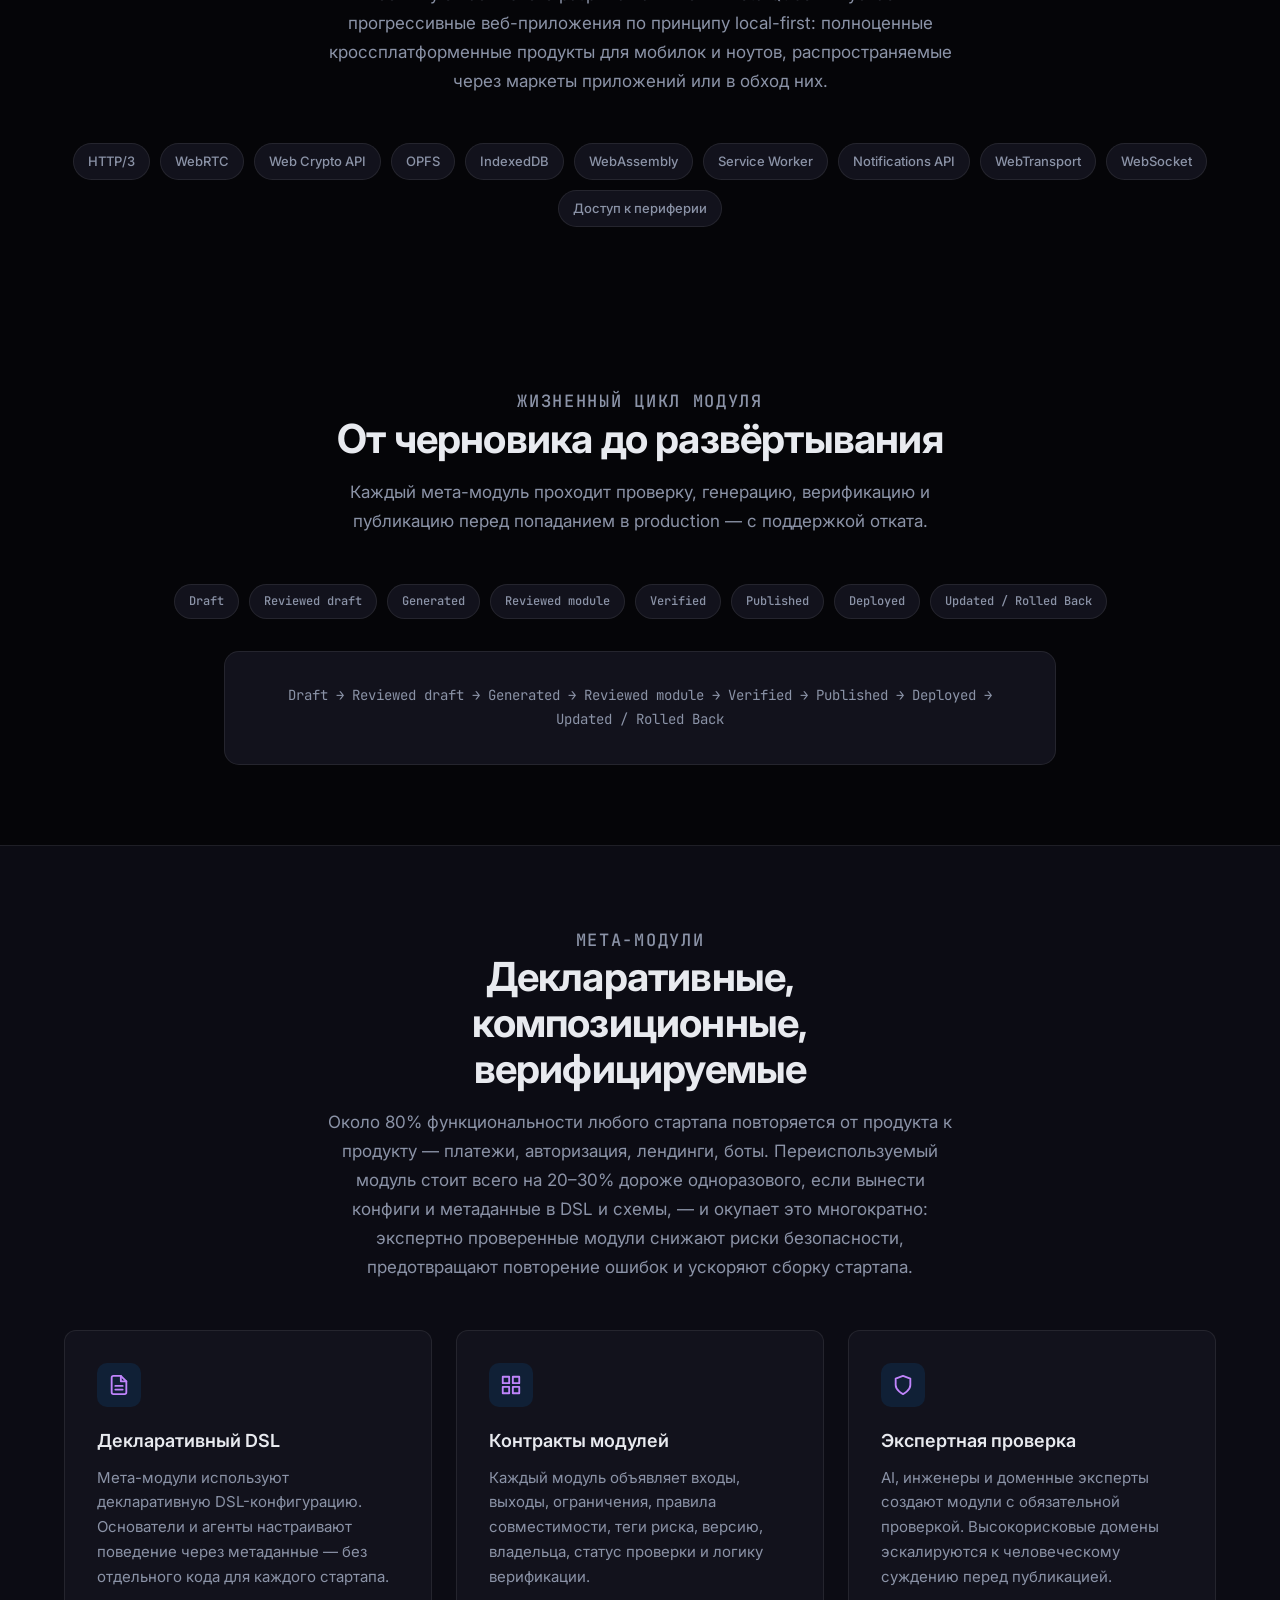
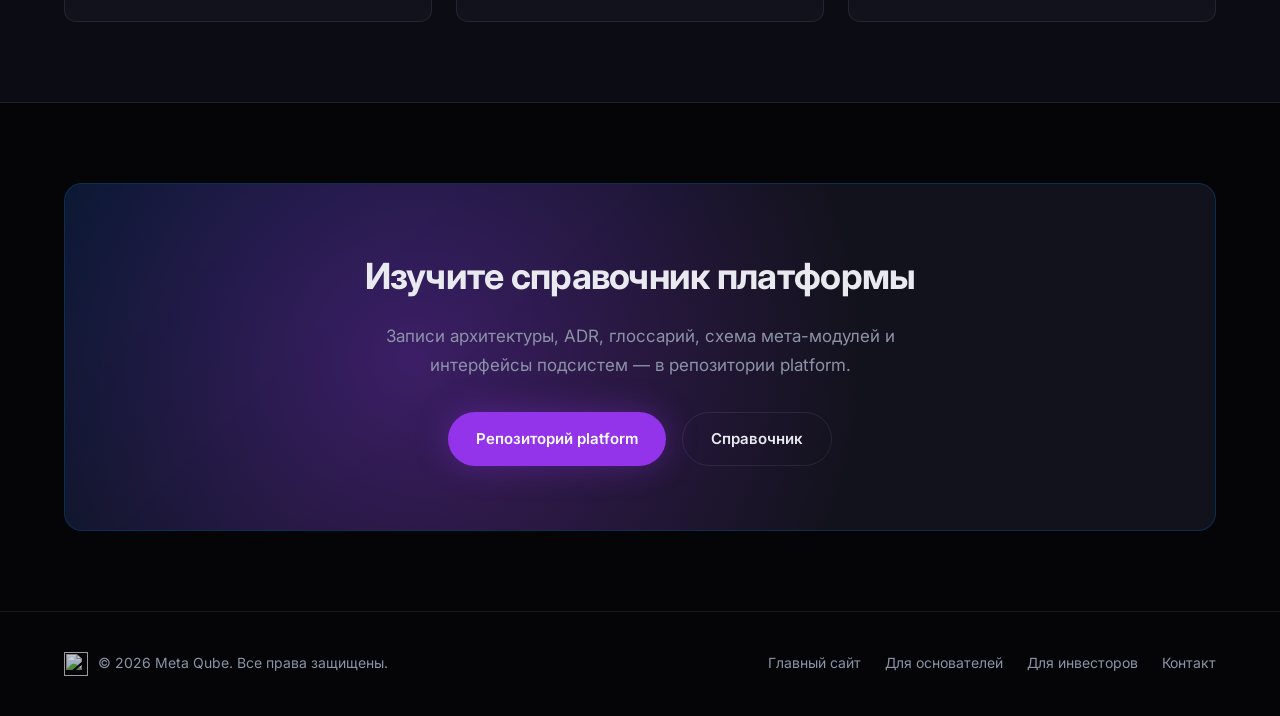
==== commit 05daf353: "Fix menu and slogan" ====
--- a/ru/index.html
+++ b/ru/index.html
@@ -26,6 +26,7 @@
 <body class="audience-platform">
   <header class="site-header" id="header">
     <div class="container header-inner">
+      <div class="header-top">
       <a href="/ru/" class="logo">
         <img src="https://meta-qube.com/images/metaqube.png" alt="" width="36" height="36">
         Meta Qube
@@ -43,12 +44,13 @@
           <line x1="4" y1="17" x2="20" y2="17"/>
         </svg>
       </button>
+      </div>
       <nav class="nav" id="nav">
         <a href="#subsystems">Подсистемы</a>
         <a href="#runtime">Runtime</a>
         <a href="#catalog">Каталог</a>
+        <a href="#delivery">Доставка</a>
         <a href="#lifecycle">Жизненный цикл</a>
-        <a href="#docs" class="nav-cta">Справочник</a>
       </nav>
     </div>
   </header>
@@ -62,7 +64,7 @@
       <div class="container hero-inner">
         <div class="hero-content">
           <p class="eyebrow">Meta Qube Platform</p>
-          <h1>Компилируй идеи.<br><span>Запускай операции.</span></h1>
+          <h1><span class="hero-line">Компилируй идеи</span><span class="hero-line hero-line-accent">Запускай операции</span></h1>
           <p class="hero-lead">
             Meta Qube Platform превращает ввод основателя в метаданные, которые
             настраивают надёжные, настраиваемые мета-модули и запускают бизнес-операции
@@ -261,9 +263,12 @@
           <p class="section-tag">Каталог модулей</p>
           <h2>Повторно используемые мета-модули</h2>
           <p>
-            Каталог мета-модулей с декларативной DSL-конфигурацией. Экспертно
-            проверенные блоки для безопасности, инфраструктуры, оркестрации, данных,
-            коммуникаций, коммерции и другого.
+            Каждый месяц взламывают чью-то supply chain — npm-библиотеки,
+            GitHub-аккаунты, инфраструктуру на зависимостях. Каталог
+            мета-модулей с декларативной DSL-конфигурацией превращает
+            безопасность, инфраструктуру, оркестрацию, данные, коммуникации
+            и коммерцию в общую инфраструктуру, один раз защищённую и
+            переиспользуемую каждым стартапом на платформе.
           </p>
         </header>
         <div class="catalog-grid">
@@ -275,6 +280,7 @@
               <li>Управление сессиями</li>
               <li>RBAC</li>
               <li>Логирование: access и audit logs</li>
+              <li>Supply chain security</li>
             </ul>
           </article>
           <article class="catalog-card">
@@ -374,6 +380,36 @@
       </div>
     </section>
 
+    <section id="delivery">
+      <div class="container">
+        <header class="section-header centered">
+          <p class="section-tag">Современная доставка</p>
+          <h2>PWA и local-first вместо нативного мобильного</h2>
+          <p>
+            Нативные мобильные приложения стали дорогими в разработке и
+            поддержке относительно отдачи. Современные браузеры закрывают
+            большую часть этого разрыва нативно — Meta Qube выпускает
+            прогрессивные веб-приложения по принципу local-first: полноценные
+            кроссплатформенные продукты для мобилок и ноутов, распространяемые
+            через маркеты приложений или в обход них.
+          </p>
+        </header>
+        <div class="tag-cloud" aria-label="Возможности браузерных платформ">
+          <span class="tag">HTTP/3</span>
+          <span class="tag">WebRTC</span>
+          <span class="tag">Web Crypto API</span>
+          <span class="tag">OPFS</span>
+          <span class="tag">IndexedDB</span>
+          <span class="tag">WebAssembly</span>
+          <span class="tag">Service Worker</span>
+          <span class="tag">Notifications API</span>
+          <span class="tag">WebTransport</span>
+          <span class="tag">WebSocket</span>
+          <span class="tag">Доступ к периферии</span>
+        </div>
+      </div>
+    </section>
+
     <section class="formula" id="lifecycle">
       <div class="container">
         <header class="section-header centered">
@@ -406,9 +442,12 @@
           <p class="section-tag">Мета-модули</p>
           <h2>Декларативные, композиционные, верифицируемые</h2>
           <p>
-            Экспертно проверенные модули снижают риски безопасности, предотвращают
-            повторение ошибок и ускоряют сборку стартапа — дешевле, чем создание
-            с нуля.
+            Около 80% функциональности любого стартапа повторяется от продукта
+            к продукту — платежи, авторизация, лендинги, боты. Переиспользуемый
+            модуль стоит всего на 20–30% дороже одноразового, если вынести
+            конфиги и метаданные в DSL и схемы, — и окупает это многократно:
+            экспертно проверенные модули снижают риски безопасности,
+            предотвращают повторение ошибок и ускоряют сборку стартапа.
           </p>
         </header>
         <div class="card-grid">
--- a/styles.css
+++ b/styles.css
@@ -78,9 +78,17 @@
   container-name: site-header;
   position: relative;
   display: flex;
+  flex-direction: column;
+  align-items: stretch;
+  gap: 0.5rem;
+  padding-block: 0.75rem 0.875rem;
+  min-width: 0;
+}
+
+.header-top {
+  display: flex;
   align-items: center;
   gap: 0.75rem;
-  padding-block: 1rem;
   min-width: 0;
 }
 
@@ -103,17 +111,9 @@
 .nav {
   display: flex;
   align-items: center;
+  justify-content: flex-end;
   gap: clamp(0.625rem, 1.5vw, 1.5rem);
-  flex-shrink: 1;
   min-width: 0;
-}
-
-@container site-header (min-width: 62rem) {
-  .nav {
-    flex-wrap: wrap;
-    justify-content: flex-end;
-    row-gap: 0.35rem;
-  }
 }
 
 .nav a {
@@ -267,6 +267,7 @@
 
 .hero-content {
   max-width: 34rem;
+  container-type: inline-size;
 }
 
 .eyebrow {
@@ -290,14 +291,20 @@
 }
 
 .hero h1 {
-  font-size: clamp(2.5rem, 5vw, 3.75rem);
+  font-size: clamp(1.125rem, 10.5cqw, 3.75rem);
   font-weight: 700;
   line-height: 1.08;
   letter-spacing: -0.03em;
   margin: 0 0 1.25rem;
 }
 
-.hero h1 span {
+.hero h1 .hero-line {
+  display: block;
+  white-space: nowrap;
+}
+
+.hero h1 .hero-line-accent {
+  font-size: 0.9em;
   background: linear-gradient(135deg, var(--text) 30%, var(--accent-bright));
   -webkit-background-clip: text;
   background-clip: text;
